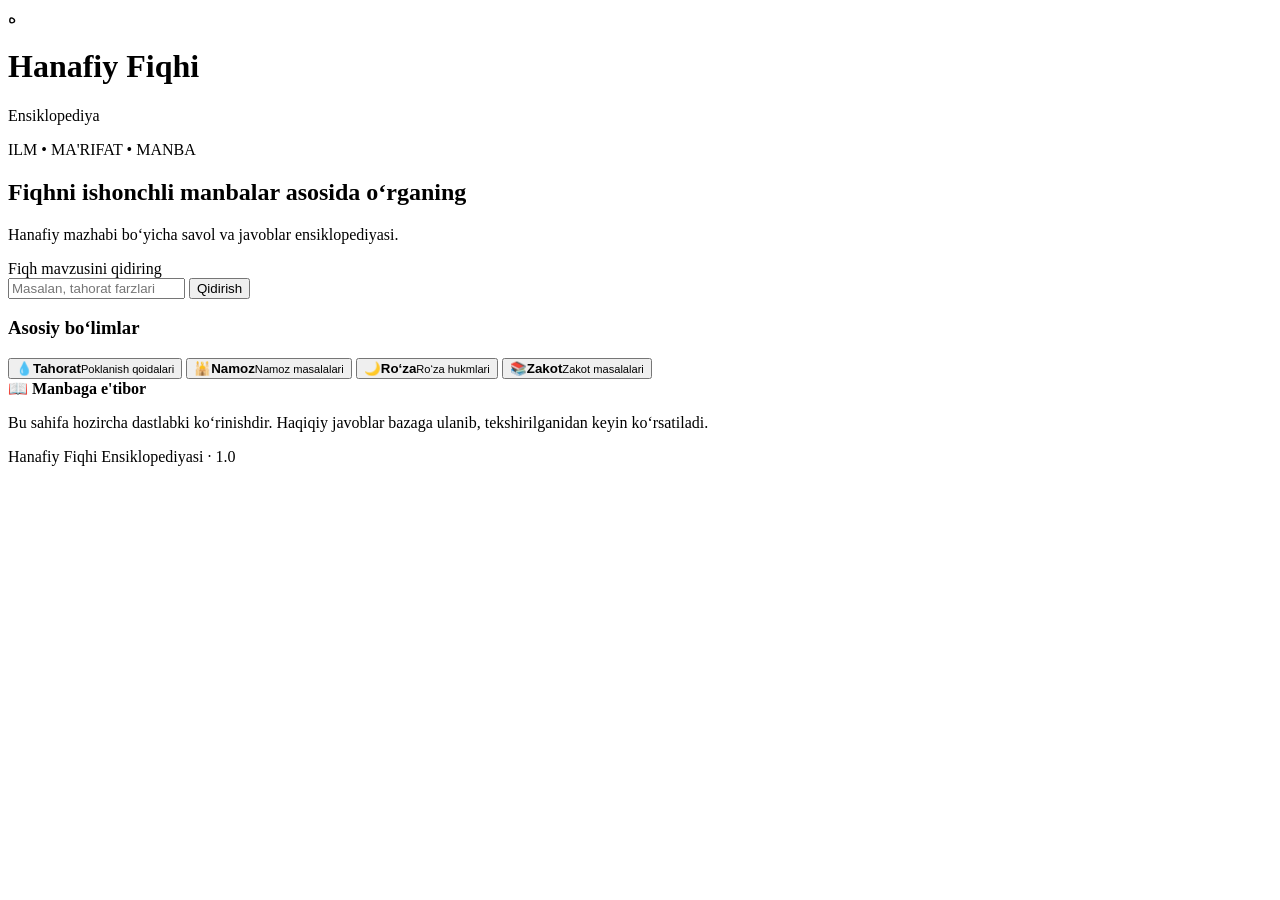
==== web/index.html @ d2e86f2d "Add initial HTML structure for the project" ====
<!DOCTYPE html>
<html lang="uz">
<head>
  <meta charset="UTF-8">
  <meta name="viewport" content="width=device-width, initial-scale=1.0">
  <meta name="theme-color" content="#102a24">
  <title>Hanafiy Fiqhi Ensiklopediyasi</title>
  <link rel="stylesheet" href="style.css">
  <script src="https://telegram.org/js/telegram-web-app.js"></script>
</head>
<body>
  <header class="header">
    <div class="logo">ه</div>
    <div>
      <h1>Hanafiy Fiqhi</h1>
      <p>Ensiklopediya</p>
    </div>
  </header>

  <main>
    <section class="welcome">
      <span class="eyebrow">ILM • MA'RIFAT • MANBA</span>
      <h2>Fiqhni ishonchli manbalar asosida o‘rganing</h2>
      <p>Hanafiy mazhabi bo‘yicha savol va javoblar ensiklopediyasi.</p>
    </section>

    <section class="search-card">
      <label for="search">Fiqh mavzusini qidiring</label>
      <div class="search-row">
        <input id="search" type="search" placeholder="Masalan, tahorat farzlari">
        <button id="searchBtn">Qidirish</button>
      </div>
      <p id="searchMessage" class="message" aria-live="polite"></p>
    </section>

    <h3>Asosiy bo‘limlar</h3>
    <section class="categories">
      <button class="category" data-topic="Tahorat">
        <span>💧</span><strong>Tahorat</strong><small>Poklanish qoidalari</small>
      </button>
      <button class="category" data-topic="Namoz">
        <span>🕌</span><strong>Namoz</strong><small>Namoz masalalari</small>
      </button>
      <button class="category" data-topic="Ro‘za">
        <span>🌙</span><strong>Ro‘za</strong><small>Ro‘za hukmlari</small>
      </button>
      <button class="category" data-topic="Zakot">
        <span>📚</span><strong>Zakot</strong><small>Zakot masalalari</small>
      </button>
    </section>

    <section class="notice">
      <strong>📖 Manbaga e'tibor</strong>
      <p>Bu sahifa hozircha dastlabki ko‘rinishdir. Haqiqiy javoblar bazaga ulanib, tekshirilganidan keyin ko‘rsatiladi.</p>
    </section>

    <footer>Hanafiy Fiqhi Ensiklopediyasi · 1.0</footer>
  </main>

  <script src="app.js"></script>
</body>
</html>
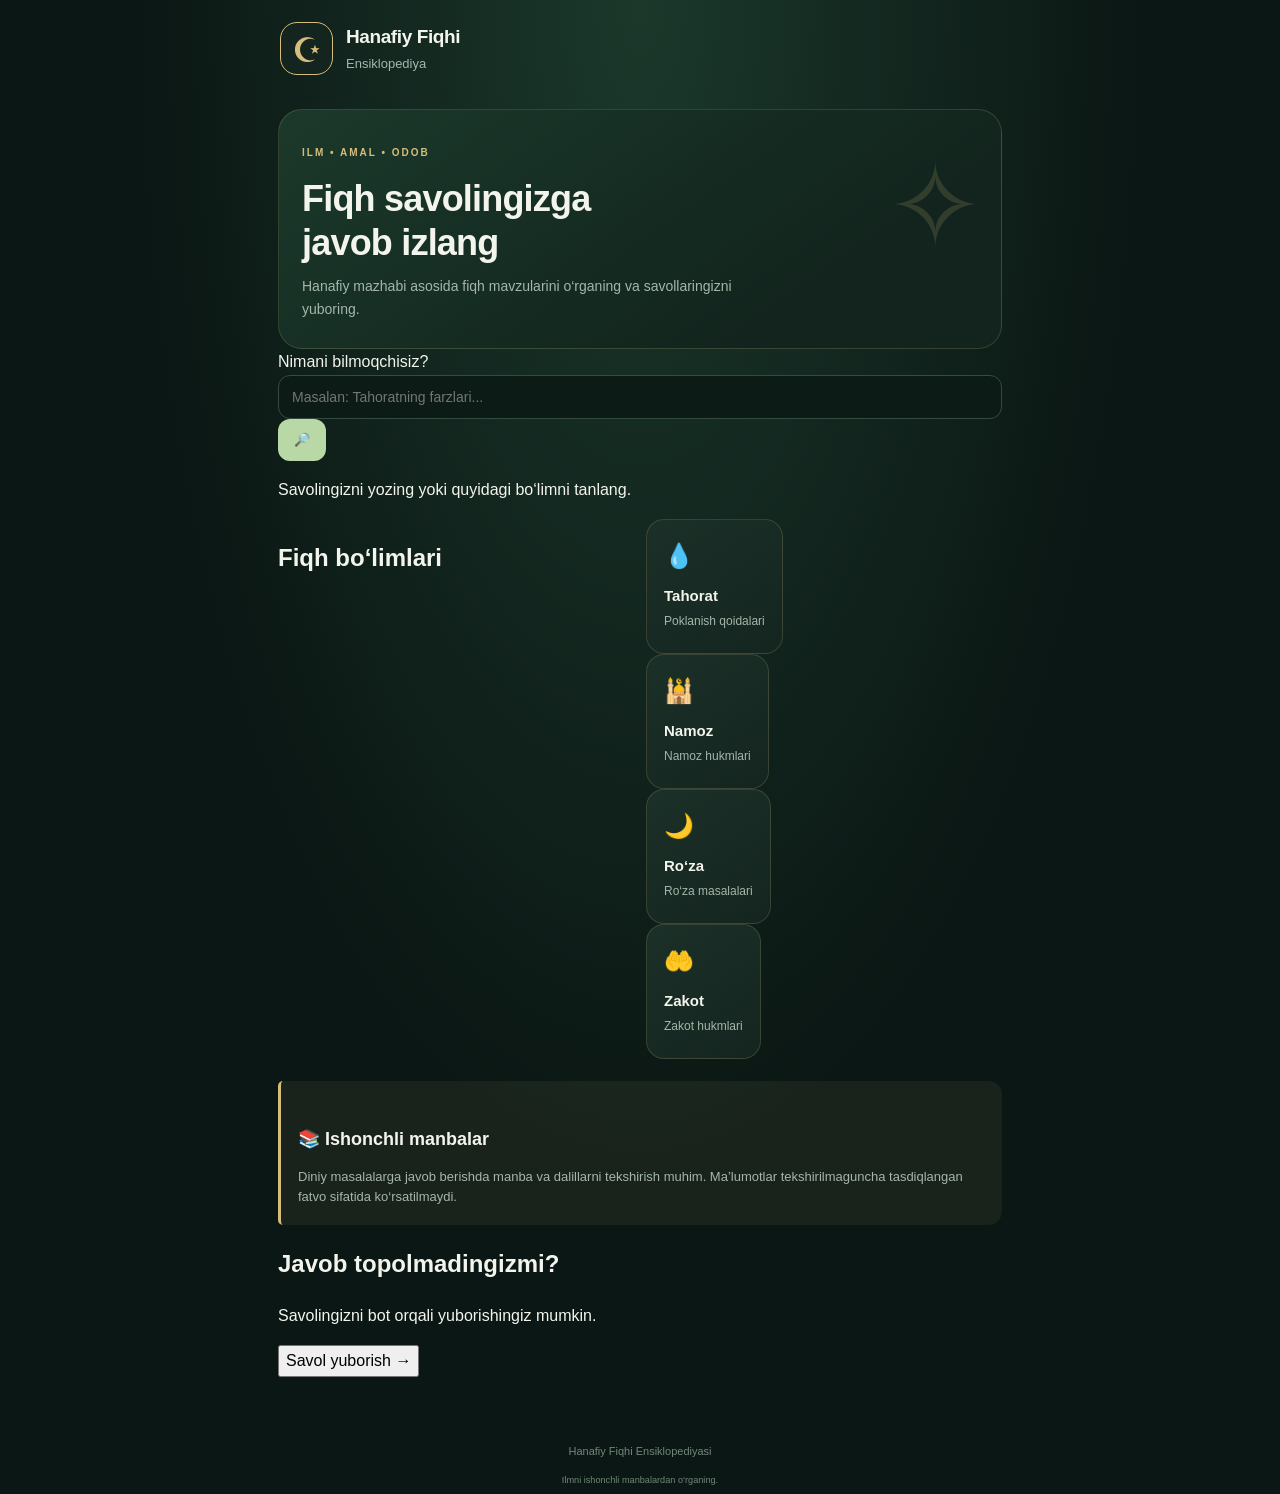
==== commit 74bb09d2: "Update index.html" ====
--- a/web/index.html
+++ b/web/index.html
@@ -5,58 +5,111 @@
   <meta charset="UTF-8">
   <meta name="viewport" content="width=device-width, initial-scale=1.0">
   <meta name="theme-color" content="#102a24">
+  <meta name="description" content="Hanafiy fiqhi bo‘yicha manbalarga asoslangan savol-javob ensiklopediyasi.">
+
   <title>Hanafiy Fiqhi Ensiklopediyasi</title>
+
   <link rel="stylesheet" href="style.css">
+  <link rel="manifest" href="manifest.json">
+
   <script src="https://telegram.org/js/telegram-web-app.js"></script>
 </head>
+
 <body>
   <header class="header">
-    <div class="logo">ه</div>
+    <div class="logo">☪</div>
     <div>
       <h1>Hanafiy Fiqhi</h1>
       <p>Ensiklopediya</p>
     </div>
   </header>
 
-  <main>
+  <main class="container">
     <section class="welcome">
-      <span class="eyebrow">ILM • MA'RIFAT • MANBA</span>
-      <h2>Fiqhni ishonchli manbalar asosida o‘rganing</h2>
-      <p>Hanafiy mazhabi bo‘yicha savol va javoblar ensiklopediyasi.</p>
+      <span class="eyebrow">ILM • AMAL • ODOB</span>
+      <h2>Fiqh savolingizga<br>javob izlang</h2>
+      <p>
+        Hanafiy mazhabi asosida fiqh mavzularini
+        o‘rganing va savollaringizni yuboring.
+      </p>
     </section>
 
-    <section class="search-card">
-      <label for="search">Fiqh mavzusini qidiring</label>
-      <div class="search-row">
-        <input id="search" type="search" placeholder="Masalan, tahorat farzlari">
-        <button id="searchBtn">Qidirish</button>
+    <section class="search-section">
+      <label for="search">Nimani bilmoqchisiz?</label>
+
+      <div class="search-box">
+        <input
+          id="search"
+          type="search"
+          placeholder="Masalan: Tahoratning farzlari..."
+          autocomplete="off"
+        >
+        <button id="searchBtn" type="button" aria-label="Qidirish">
+          🔎
+        </button>
       </div>
-      <p id="searchMessage" class="message" aria-live="polite"></p>
+
+      <p id="searchMessage" role="status" aria-live="polite">
+        Savolingizni yozing yoki quyidagi bo‘limni tanlang.
+      </p>
     </section>
 
-    <h3>Asosiy bo‘limlar</h3>
     <section class="categories">
-      <button class="category" data-topic="Tahorat">
-        <span>💧</span><strong>Tahorat</strong><small>Poklanish qoidalari</small>
-      </button>
-      <button class="category" data-topic="Namoz">
-        <span>🕌</span><strong>Namoz</strong><small>Namoz masalalari</small>
-      </button>
-      <button class="category" data-topic="Ro‘za">
-        <span>🌙</span><strong>Ro‘za</strong><small>Ro‘za hukmlari</small>
-      </button>
-      <button class="category" data-topic="Zakot">
-        <span>📚</span><strong>Zakot</strong><small>Zakot masalalari</small>
-      </button>
+      <h2>Fiqh bo‘limlari</h2>
+
+      <div class="category-grid">
+        <button class="category" type="button" data-topic="Tahorat">
+          <span>💧</span>
+          <strong>Tahorat</strong>
+          <small>Poklanish qoidalari</small>
+        </button>
+
+        <button class="category" type="button" data-topic="Namoz">
+          <span>🕌</span>
+          <strong>Namoz</strong>
+          <small>Namoz hukmlari</small>
+        </button>
+
+        <button class="category" type="button" data-topic="Ro‘za">
+          <span>🌙</span>
+          <strong>Ro‘za</strong>
+          <small>Ro‘za masalalari</small>
+        </button>
+
+        <button class="category" type="button" data-topic="Zakot">
+          <span>🤲</span>
+          <strong>Zakot</strong>
+          <small>Zakot hukmlari</small>
+        </button>
+      </div>
     </section>
 
     <section class="notice">
-      <strong>📖 Manbaga e'tibor</strong>
-      <p>Bu sahifa hozircha dastlabki ko‘rinishdir. Haqiqiy javoblar bazaga ulanib, tekshirilganidan keyin ko‘rsatiladi.</p>
+      <h3>📚 Ishonchli manbalar</h3>
+      <p>
+        Diniy masalalarga javob berishda manba va dalillarni
+        tekshirish muhim. Ma’lumotlar tekshirilmaguncha
+        tasdiqlangan fatvo sifatida ko‘rsatilmaydi.
+      </p>
     </section>
 
-    <footer>Hanafiy Fiqhi Ensiklopediyasi · 1.0</footer>
+    <section class="question-section">
+      <h2>Javob topolmadingizmi?</h2>
+      <p>Savolingizni bot orqali yuborishingiz mumkin.</p>
+      <button
+        class="question-button"
+        type="button"
+        id="askQuestionBtn"
+      >
+        Savol yuborish →
+      </button>
+    </section>
   </main>
+
+  <footer class="footer">
+    <p>Hanafiy Fiqhi Ensiklopediyasi</p>
+    <small>Ilmni ishonchli manbalardan o‘rganing.</small>
+  </footer>
 
   <script src="app.js"></script>
 </body>
--- a/web/style.css
+++ b/web/style.css
@@ -0,0 +1,263 @@
+
+:root {
+  --bg: #0b1714;
+  --surface: #14251f;
+  --surface-light: #1b3028;
+  --green: #b8d9a5;
+  --gold: #d7bd7b;
+  --text: #f3f5ed;
+  --muted: #a5b6aa;
+  --border: rgba(215, 189, 123, 0.18);
+}
+
+* {
+  box-sizing: border-box;
+}
+
+html {
+  scroll-behavior: smooth;
+}
+
+body {
+  margin: 0;
+  min-height: 100vh;
+  background:
+    radial-gradient(ellipse at top, #1b382b 0%, transparent 55%),
+    var(--bg);
+  color: var(--text);
+  font-family: Arial, Helvetica, sans-serif;
+  line-height: 1.6;
+}
+
+.header {
+  display: flex;
+  align-items: center;
+  gap: 13px;
+  padding: 22px 20px;
+  max-width: 760px;
+  margin: 0 auto;
+}
+
+.logo {
+  width: 53px;
+  height: 53px;
+  display: grid;
+  place-items: center;
+  flex-shrink: 0;
+  border: 1px solid var(--gold);
+  border-radius: 17px;
+  color: var(--gold);
+  font-size: 34px;
+  background: var(--surface);
+}
+
+.header h1 {
+  margin: 0;
+  font-size: 19px;
+  letter-spacing: -0.4px;
+}
+
+.header p {
+  margin: 1px 0 0;
+  color: var(--muted);
+  font-size: 13px;
+}
+
+main {
+  max-width: 760px;
+  margin: 0 auto;
+  padding: 0 18px 30px;
+}
+
+.welcome {
+  position: relative;
+  overflow: hidden;
+  margin-top: 12px;
+  padding: 28px 23px;
+  border: 1px solid var(--border);
+  border-radius: 24px;
+  background: linear-gradient(145deg, #1b392b, #12241d 75%);
+}
+
+.welcome::after {
+  content: "✧";
+  position: absolute;
+  right: 18px;
+  top: 4px;
+  color: rgba(215, 189, 123, 0.17);
+  font-size: 115px;
+  pointer-events: none;
+}
+
+.eyebrow {
+  color: var(--gold);
+  font-size: 10px;
+  font-weight: 700;
+  letter-spacing: 2px;
+}
+
+.welcome h2 {
+  max-width: 440px;
+  margin: 13px 0 10px;
+  font-size: clamp(25px, 6vw, 36px);
+  line-height: 1.23;
+  letter-spacing: -0.8px;
+}
+
+.welcome p {
+  max-width: 430px;
+  margin: 0;
+  color: var(--muted);
+  font-size: 14px;
+}
+
+.search-card {
+  margin-top: 22px;
+  padding: 20px;
+  border: 1px solid var(--border);
+  border-radius: 20px;
+  background: var(--surface);
+}
+
+.search-card label {
+  display: block;
+  margin-bottom: 12px;
+  font-size: 14px;
+  font-weight: 700;
+}
+
+.search-row {
+  display: flex;
+  gap: 9px;
+}
+
+input {
+  width: 100%;
+  min-width: 0;
+  padding: 13px;
+  border: 1px solid #344b3f;
+  border-radius: 12px;
+  outline: none;
+  background: #0c1b15;
+  color: var(--text);
+  font-size: 14px;
+}
+
+input:focus {
+  border-color: var(--green);
+}
+
+button {
+  font: inherit;
+  cursor: pointer;
+  -webkit-tap-highlight-color: transparent;
+}
+
+#searchBtn {
+  padding: 11px 16px;
+  border: 0;
+  border-radius: 12px;
+  background: var(--green);
+  color: #12241a;
+  font-size: 13px;
+  font-weight: 700;
+}
+
+.message {
+  margin: 10px 0 0;
+  color: var(--muted);
+  font-size: 12px;
+}
+
+h3 {
+  margin: 27px 0 13px;
+  font-size: 18px;
+}
+
+.categories {
+  display: grid;
+  grid-template-columns: repeat(2, minmax(0, 1fr));
+  gap: 12px;
+}
+
+.category {
+  display: flex;
+  flex-direction: column;
+  align-items: flex-start;
+  gap: 4px;
+  min-height: 135px;
+  padding: 17px;
+  border: 1px solid var(--border);
+  border-radius: 18px;
+  background: linear-gradient(145deg, var(--surface-light), var(--surface));
+  color: var(--text);
+  text-align: left;
+  transition: transform 0.15s ease, border-color 0.15s ease;
+}
+
+.category:active {
+  transform: scale(0.98);
+}
+
+.category:hover {
+  border-color: var(--gold);
+}
+
+.category span {
+  margin-bottom: 5px;
+  font-size: 24px;
+}
+
+.category strong {
+  font-size: 15px;
+}
+
+.category small {
+  color: var(--muted);
+  font-size: 12px;
+}
+
+.notice {
+  margin-top: 22px;
+  padding: 17px;
+  border-left: 3px solid var(--gold);
+  border-radius: 5px 14px 14px 5px;
+  background: rgba(215, 189, 123, 0.07);
+}
+
+.notice strong {
+  color: var(--gold);
+  font-size: 14px;
+}
+
+.notice p {
+  margin: 7px 0 0;
+  color: var(--muted);
+  font-size: 13px;
+}
+
+footer {
+  padding: 25px 0 5px;
+  color: #71877a;
+  text-align: center;
+  font-size: 11px;
+}
+
+@media (max-width: 380px) {
+  main {
+    padding-right: 13px;
+    padding-left: 13px;
+  }
+
+  .search-card {
+    padding: 14px;
+  }
+
+  #searchBtn {
+    padding: 10px;
+  }
+
+  .category {
+    padding: 13px;
+  }
+}
